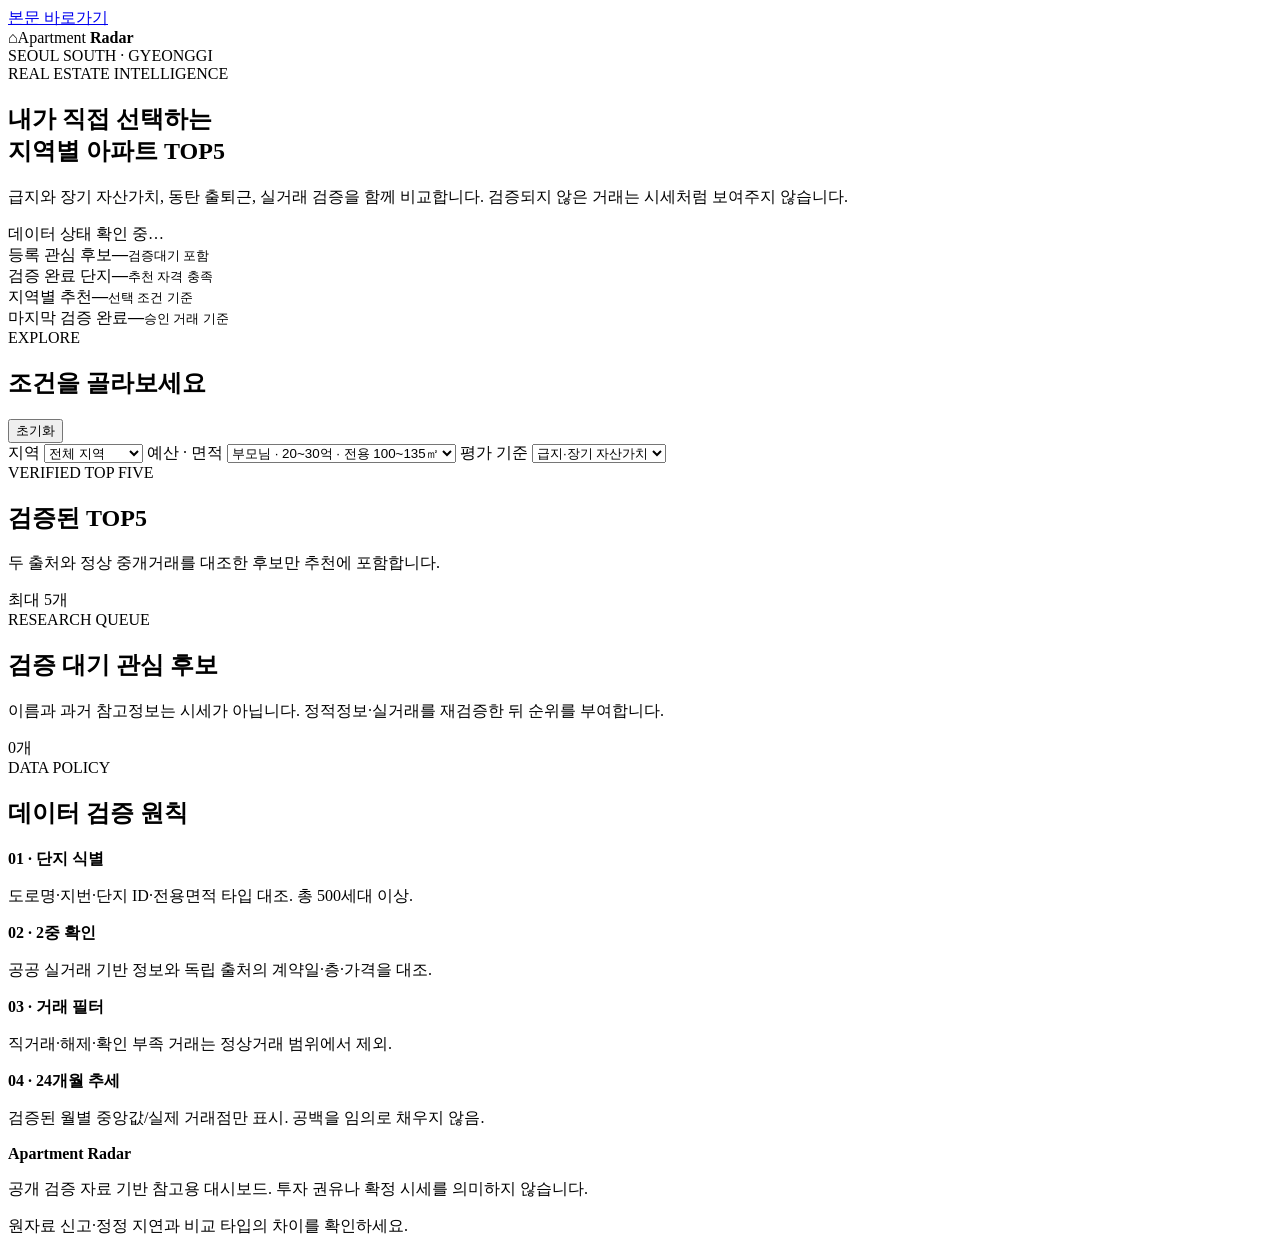
==== index.html @ 3ef533fd "Add index.html to Apartment Radar dashboard" ====
<!doctype html>
<html lang="ko">
<head>
  <meta charset="utf-8">
  <meta name="viewport" content="width=device-width,initial-scale=1">
  <meta name="description" content="서울 한강 이남·경기 남부 아파트 지역별 TOP5 대시보드. 두 출처 검증을 통과한 거래만 확정 표시합니다.">
  <title>Apartment Radar | 지역별 아파트 TOP5</title>
  <link rel="stylesheet" href="./styles.css">
</head>
<body>
  <a class="skip" href="#main">본문 바로가기</a>
  <header class="site-header">
    <div class="wrap header-flex"><div class="brand"><span class="logo" aria-hidden="true">⌂</span><span>Apartment <strong>Radar</strong></span></div><span class="micro">SEOUL SOUTH · GYEONGGI</span></div>
  </header>
  <main id="main" class="wrap">
    <section class="hero">
      <div class="eyebrow">REAL ESTATE INTELLIGENCE</div>
      <h1>내가 직접 선택하는<br><span>지역별 아파트 TOP5</span></h1>
      <p>급지와 장기 자산가치, 동탄 출퇴근, 실거래 검증을 함께 비교합니다. 검증되지 않은 거래는 시세처럼 보여주지 않습니다.</p>
      <div class="statusline"><span class="status-dot" aria-hidden="true"></span><span id="status-text">데이터 상태 확인 중…</span></div>
    </section>
    <section class="metrics" aria-label="대시보드 요약">
      <div class="metric"><span>등록 관심 후보</span><strong id="total-count">—</strong><small>검증대기 포함</small></div>
      <div class="metric"><span>검증 완료 단지</span><strong id="verified-count">—</strong><small>추천 자격 충족</small></div>
      <div class="metric"><span>지역별 추천</span><strong id="top-count">—</strong><small>선택 조건 기준</small></div>
      <div class="metric"><span>마지막 검증 완료</span><strong class="metric-date" id="last-verified">—</strong><small>승인 거래 기준</small></div>
    </section>
    <section class="filter-panel" aria-label="탐색 조건">
      <div class="section-top"><div><div class="eyebrow">EXPLORE</div><h2>조건을 골라보세요</h2></div><button id="reset-btn" class="secondary-button" type="button">초기화</button></div>
      <div class="filters">
        <label>지역 <select id="area-filter"><option value="all">전체 지역</option><option value="과천">과천</option><option value="분당">분당 전체</option><option value="금곡동">분당 · 금곡동</option><option value="수내동">분당 · 수내동</option><option value="정자동">분당 · 정자동</option><option value="서현동">분당 · 서현동</option><option value="수지">수지·성복</option><option value="서초">서초·우면</option><option value="강동">강동</option><option value="광교">광교</option><option value="판교">판교</option><option value="동탄">동탄</option></select></label>
        <label>예산 · 면적 <select id="budget-filter"><option value="20-30-large">부모님 · 20~30억 · 전용 100~135㎡</option><option value="20-30-84">부모님 · 20~30억 · 전용 84㎡</option><option value="15-20-84">15~20억 · 전용 84㎡</option><option value="10-15-84">10~15억 · 전용 84㎡</option></select></label>
        <label>평가 기준 <select id="sort-filter"><option value="asset">급지·장기 자산가치</option><option value="value">가격 매력도</option><option value="commute">동탄 출퇴근</option><option value="living">실거주 편의성</option></select></label>
      </div>
    </section>
    <section class="result-section">
      <div class="section-top"><div><div class="eyebrow">VERIFIED TOP FIVE</div><h2 id="top-title">검증된 TOP5</h2><p class="subtext">두 출처와 정상 중개거래를 대조한 후보만 추천에 포함합니다.</p></div><span class="pill">최대 5개</span></div>
      <div id="top-results" aria-live="polite"></div>
    </section>
    <section class="result-section">
      <div class="section-top"><div><div class="eyebrow">RESEARCH QUEUE</div><h2>검증 대기 관심 후보</h2><p class="subtext">이름과 과거 참고정보는 시세가 아닙니다. 정적정보·실거래를 재검증한 뒤 순위를 부여합니다.</p></div><span id="pending-count" class="pill muted">0개</span></div>
      <div id="pending-results" class="cards"></div>
    </section>
    <section id="detail" class="detail" hidden>
      <div class="section-top"><div><div class="eyebrow">COMPLEX DETAIL</div><h2 id="detail-title">단지 상세</h2></div><button id="close-detail" type="button" class="secondary-button">닫기</button></div>
      <div id="detail-content"></div>
    </section>
    <section class="guidelines">
      <div class="section-top"><div><div class="eyebrow">DATA POLICY</div><h2>데이터 검증 원칙</h2></div></div>
      <div class="rule-grid"><div><strong>01 · 단지 식별</strong><p>도로명·지번·단지 ID·전용면적 타입 대조. 총 500세대 이상.</p></div><div><strong>02 · 2중 확인</strong><p>공공 실거래 기반 정보와 독립 출처의 계약일·층·가격을 대조.</p></div><div><strong>03 · 거래 필터</strong><p>직거래·해제·확인 부족 거래는 정상거래 범위에서 제외.</p></div><div><strong>04 · 24개월 추세</strong><p>검증된 월별 중앙값/실제 거래점만 표시. 공백을 임의로 채우지 않음.</p></div></div>
    </section>
  </main>
  <footer class="footer"><div class="wrap"><strong>Apartment Radar</strong><p>공개 검증 자료 기반 참고용 대시보드. 투자 권유나 확정 시세를 의미하지 않습니다.</p><p>원자료 신고·정정 지연과 비교 타입의 차이를 확인하세요.</p></div></footer>
  <script src="./app.js" defer></script>
</body>
</html>
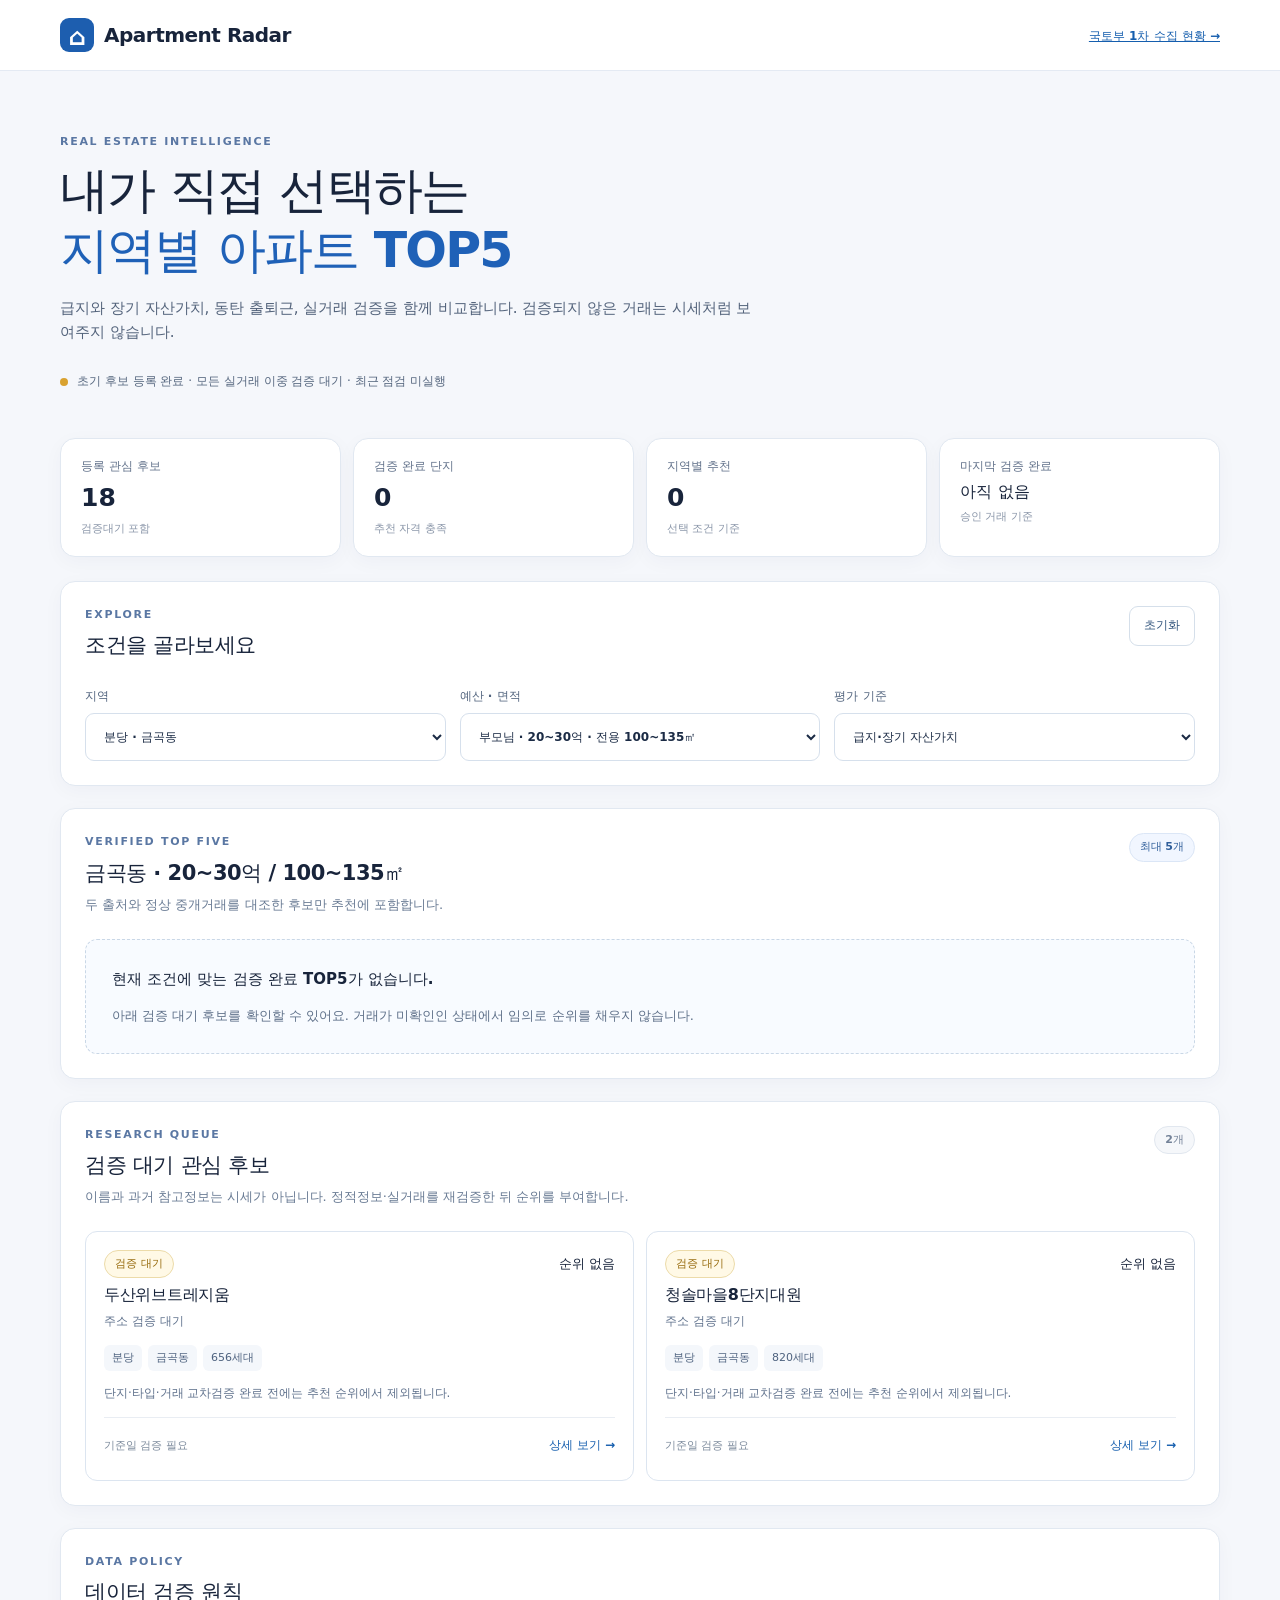
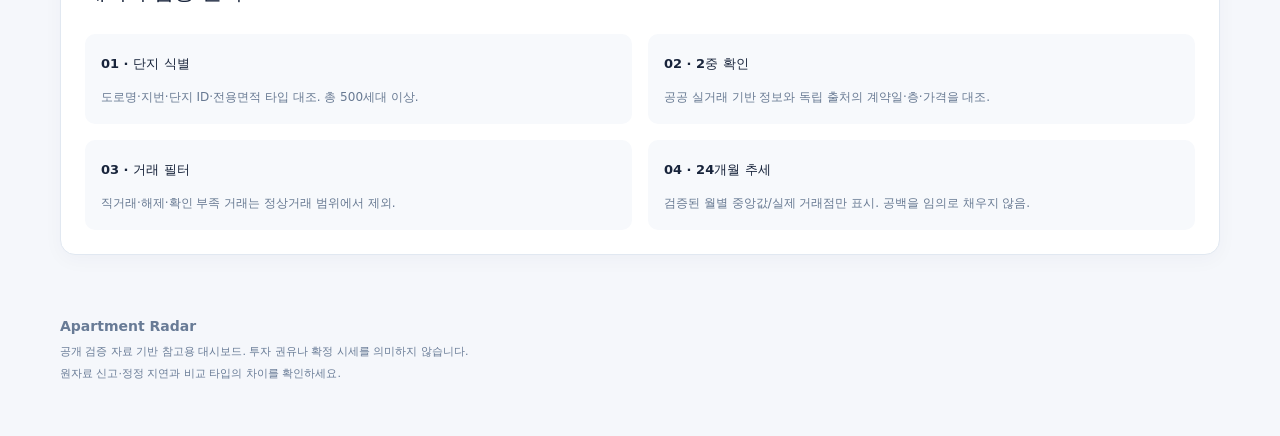
==== commit ff863786: "Link dashboard to MOLIT first-source audit screen" ====
--- a/index.html
+++ b/index.html
@@ -10,7 +10,7 @@
 <body>
   <a class="skip" href="#main">본문 바로가기</a>
   <header class="site-header">
-    <div class="wrap header-flex"><div class="brand"><span class="logo" aria-hidden="true">⌂</span><span>Apartment <strong>Radar</strong></span></div><span class="micro">SEOUL SOUTH · GYEONGGI</span></div>
+    <div class="wrap header-flex"><div class="brand"><span class="logo" aria-hidden="true">⌂</span><span>Apartment <strong>Radar</strong></span></div><nav aria-label="데이터 메뉴"><a class="text-btn" href="./primary.html">국토부 1차 수집 현황 →</a></nav></div>
   </header>
   <main id="main" class="wrap">
     <section class="hero">
--- a/styles.css
+++ b/styles.css
@@ -0,0 +1,10 @@
+:root{font-family:Inter,"Pretendard","Noto Sans KR",system-ui,-apple-system,BlinkMacSystemFont,"Segoe UI",sans-serif;color:#18243b;background:#f5f7fb;font-synthesis:none}
+*{box-sizing:border-box}html{scroll-behavior:smooth}body{margin:0;line-height:1.65}button,select{font:inherit}a{color:#155da8}a:focus-visible,button:focus-visible,select:focus-visible{outline:3px solid #5d94f0;outline-offset:3px}.skip{position:absolute;left:-9999px}.skip:focus{left:12px;top:12px;z-index:10;background:white;padding:10px}.wrap{width:min(1160px,calc(100% - 36px));margin:auto}
+.site-header{background:white;border-bottom:1px solid #e4eaf3}.header-flex{min-height:70px;display:flex;align-items:center;justify-content:space-between}.brand{display:flex;align-items:center;gap:10px;font-size:20px;font-weight:650;letter-spacing:-.5px}.logo{display:grid;place-items:center;background:#1d5eaf;color:white;width:34px;height:34px;border-radius:9px;font-size:24px}.micro,.eyebrow{font-size:11px;font-weight:800;letter-spacing:1.7px;color:#5a77a3}
+.hero{padding:62px 0 30px}.hero h1{font-size:clamp(30px,4.7vw,49px);line-height:1.22;letter-spacing:-1.8px;margin:10px 0 14px}.hero h1 span{color:#1f61b7}.hero p{color:#53637b;max-width:700px;font-size:15px}.statusline{display:inline-flex;align-items:center;gap:9px;color:#55667e;font-size:12px;margin-top:12px}.status-dot{display:inline-block;width:8px;height:8px;background:#d9a230;border-radius:50%}
+.metrics{display:grid;grid-template-columns:repeat(4,1fr);gap:12px;margin:14px 0 24px}.metric,.filter-panel,.result-section,.detail,.guidelines{background:white;border:1px solid #e1e8f1;border-radius:15px;box-shadow:0 5px 20px rgba(19,41,75,.035)}.metric{display:flex;flex-direction:column;padding:18px 20px;gap:5px}.metric span{font-size:12px;color:#61718a}.metric strong{font-size:25px;line-height:1.3}.metric small{font-size:11px;color:#8995a8}.metric .metric-date{font-size:16px}
+.filter-panel,.result-section,.detail,.guidelines{padding:24px;margin:22px 0}.section-top{display:flex;align-items:flex-start;justify-content:space-between;gap:14px;margin-bottom:20px}.section-top h2{font-size:21px;margin:4px 0;letter-spacing:-.5px}.subtext{margin:3px 0;color:#697b94;font-size:13px}.filters{display:grid;grid-template-columns:repeat(3,1fr);gap:14px}.filters label{display:flex;flex-direction:column;font-size:12px;font-weight:750;color:#52647e;gap:7px}.filters select{width:100%;padding:12px 14px;background:white;color:#1b2b45;border:1px solid #d6e0ec;border-radius:9px;min-height:48px}
+.secondary-button{border:1px solid #d5dfea;border-radius:9px;background:white;color:#31547c;font-weight:750;font-size:12px;padding:9px 14px;cursor:pointer}.pill{padding:4px 10px;border:1px solid #dbe6f6;background:#f1f6ff;border-radius:100px;color:#2f5e9a;font-size:11px;white-space:nowrap;font-weight:800}.pill.muted{background:#f5f7fa;border-color:#e1e7ef;color:#728197}.pill.warning{border-color:#ecdba9;color:#956809;background:#fff9e6}.cards{display:grid;grid-template-columns:repeat(2,minmax(0,1fr));gap:12px}.complex-card{border:1px solid #dce5f0;background:white;border-radius:12px;padding:18px;min-width:0}.complex-card h3{font-size:16px;letter-spacing:-.3px;line-height:1.4;margin:6px 0}.complex-card p{font-size:12px;color:#60728d;margin:4px 0}.complex-card .card-head{display:flex;align-items:center;justify-content:space-between;gap:10px}.meta{display:flex;flex-wrap:wrap;gap:6px;margin:13px 0}.meta span{background:#f4f7fb;color:#4e627f;padding:4px 8px;border-radius:6px;font-size:11px}.card-foot{border-top:1px solid #e9edf3;margin-top:13px;padding-top:12px;display:flex;justify-content:space-between;gap:12px;align-items:center}.card-foot small{font-size:11px;color:#7b899b}.text-btn{background:transparent;border:0;color:#155eae;font-size:12px;font-weight:800;cursor:pointer;padding:6px 0}.empty{padding:26px;border:1px dashed #c9d7e6;background:#f8fbff;border-radius:12px}.empty strong{font-size:15px}.empty p{color:#5f718a;font-size:13px;margin-bottom:0}.rule-grid{display:grid;grid-template-columns:repeat(2,1fr);gap:16px}.rule-grid>div{background:#f7f9fc;border-radius:10px;padding:16px}.rule-grid strong{font-size:13px}.rule-grid p{font-size:12px;color:#677992;margin-bottom:0}
+.detail-grid{display:grid;grid-template-columns:repeat(2,minmax(0,1fr));gap:18px}.detail-box{padding:16px;border:1px solid #e0e8f2;border-radius:12px}.detail-box h3{font-size:14px;margin:0 0 12px}.detail-box dl{display:grid;grid-template-columns:auto 1fr;gap:6px 16px;font-size:12px}.detail-box dt{color:#687b94}.detail-box dd{margin:0;text-align:right;font-weight:750}.detail-box p,.detail-box li{font-size:12px;color:#64748a}.tx-table{width:100%;border-collapse:collapse;font-size:12px}.tx-table th,.tx-table td{padding:8px 4px;border-bottom:1px solid #e8edf4;text-align:right}.tx-table th:first-child,.tx-table td:first-child{text-align:left}.chart-wrap{min-height:170px}.chart-wrap svg{display:block;width:100%;height:auto}.empty-chart{font-size:12px;color:#73849c;padding:30px 10px;text-align:center;background:#f8fafc;border-radius:10px}
+.footer{padding:36px 0 48px;color:#687b96}.footer strong{font-size:14px}.footer p{font-size:11px;margin:4px 0}
+@media(max-width:760px){.micro{display:none}.hero{padding:40px 0 20px}.metrics{grid-template-columns:repeat(2,1fr)}.filters,.cards,.detail-grid,.rule-grid{grid-template-columns:1fr}.filter-panel,.result-section,.detail,.guidelines{padding:17px}.metric{padding:13px}.metric strong{font-size:22px}.section-top h2{font-size:19px}}
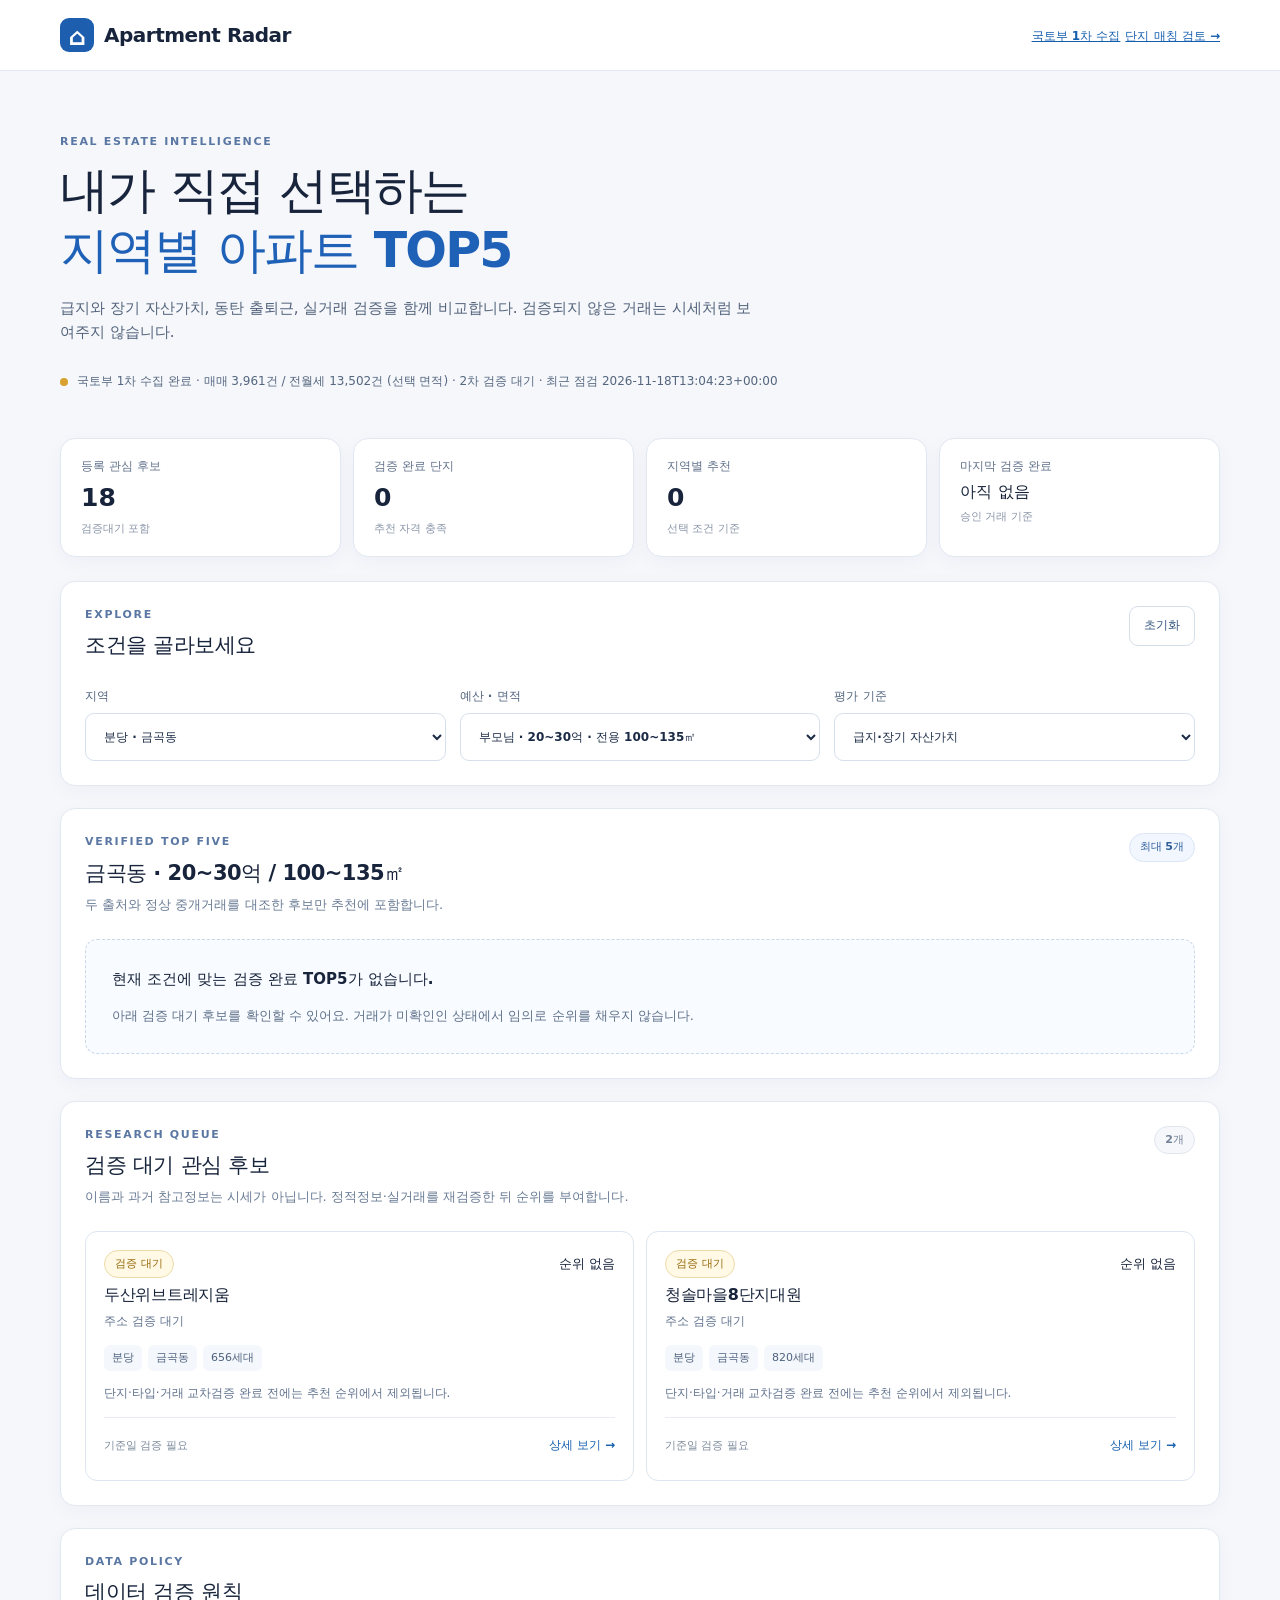
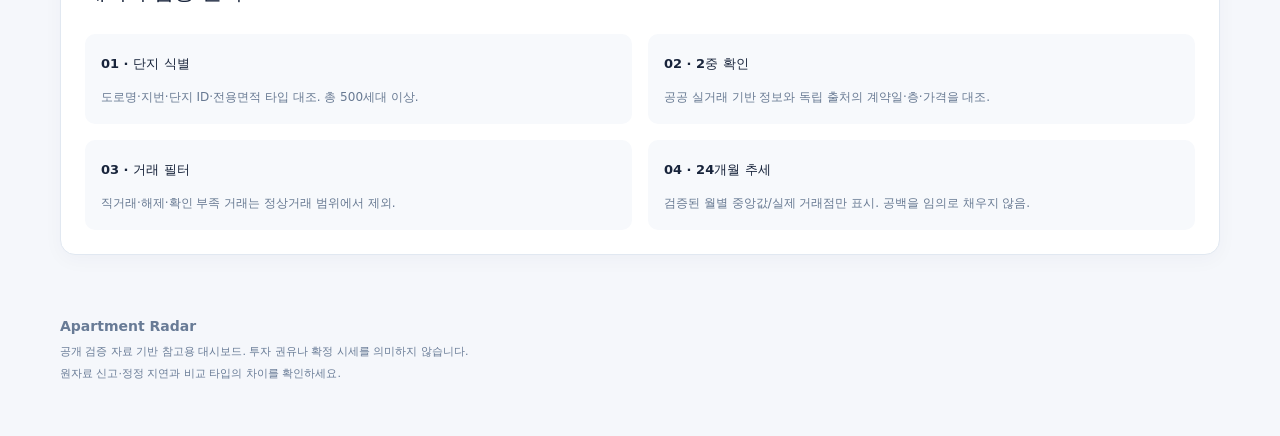
==== commit bea2387d: "Add navigation to provisional unit matching review screen" ====
--- a/index.html
+++ b/index.html
@@ -10,7 +10,7 @@
 <body>
   <a class="skip" href="#main">본문 바로가기</a>
   <header class="site-header">
-    <div class="wrap header-flex"><div class="brand"><span class="logo" aria-hidden="true">⌂</span><span>Apartment <strong>Radar</strong></span></div><nav aria-label="데이터 메뉴"><a class="text-btn" href="./primary.html">국토부 1차 수집 현황 →</a></nav></div>
+    <div class="wrap header-flex"><div class="brand"><span class="logo" aria-hidden="true">⌂</span><span>Apartment <strong>Radar</strong></span></div><nav aria-label="데이터 메뉴"><a class="text-btn" href="./primary.html">국토부 1차 수집</a> <a class="text-btn" href="./matches.html">단지 매칭 검토 →</a></nav></div>
   </header>
   <main id="main" class="wrap">
     <section class="hero">
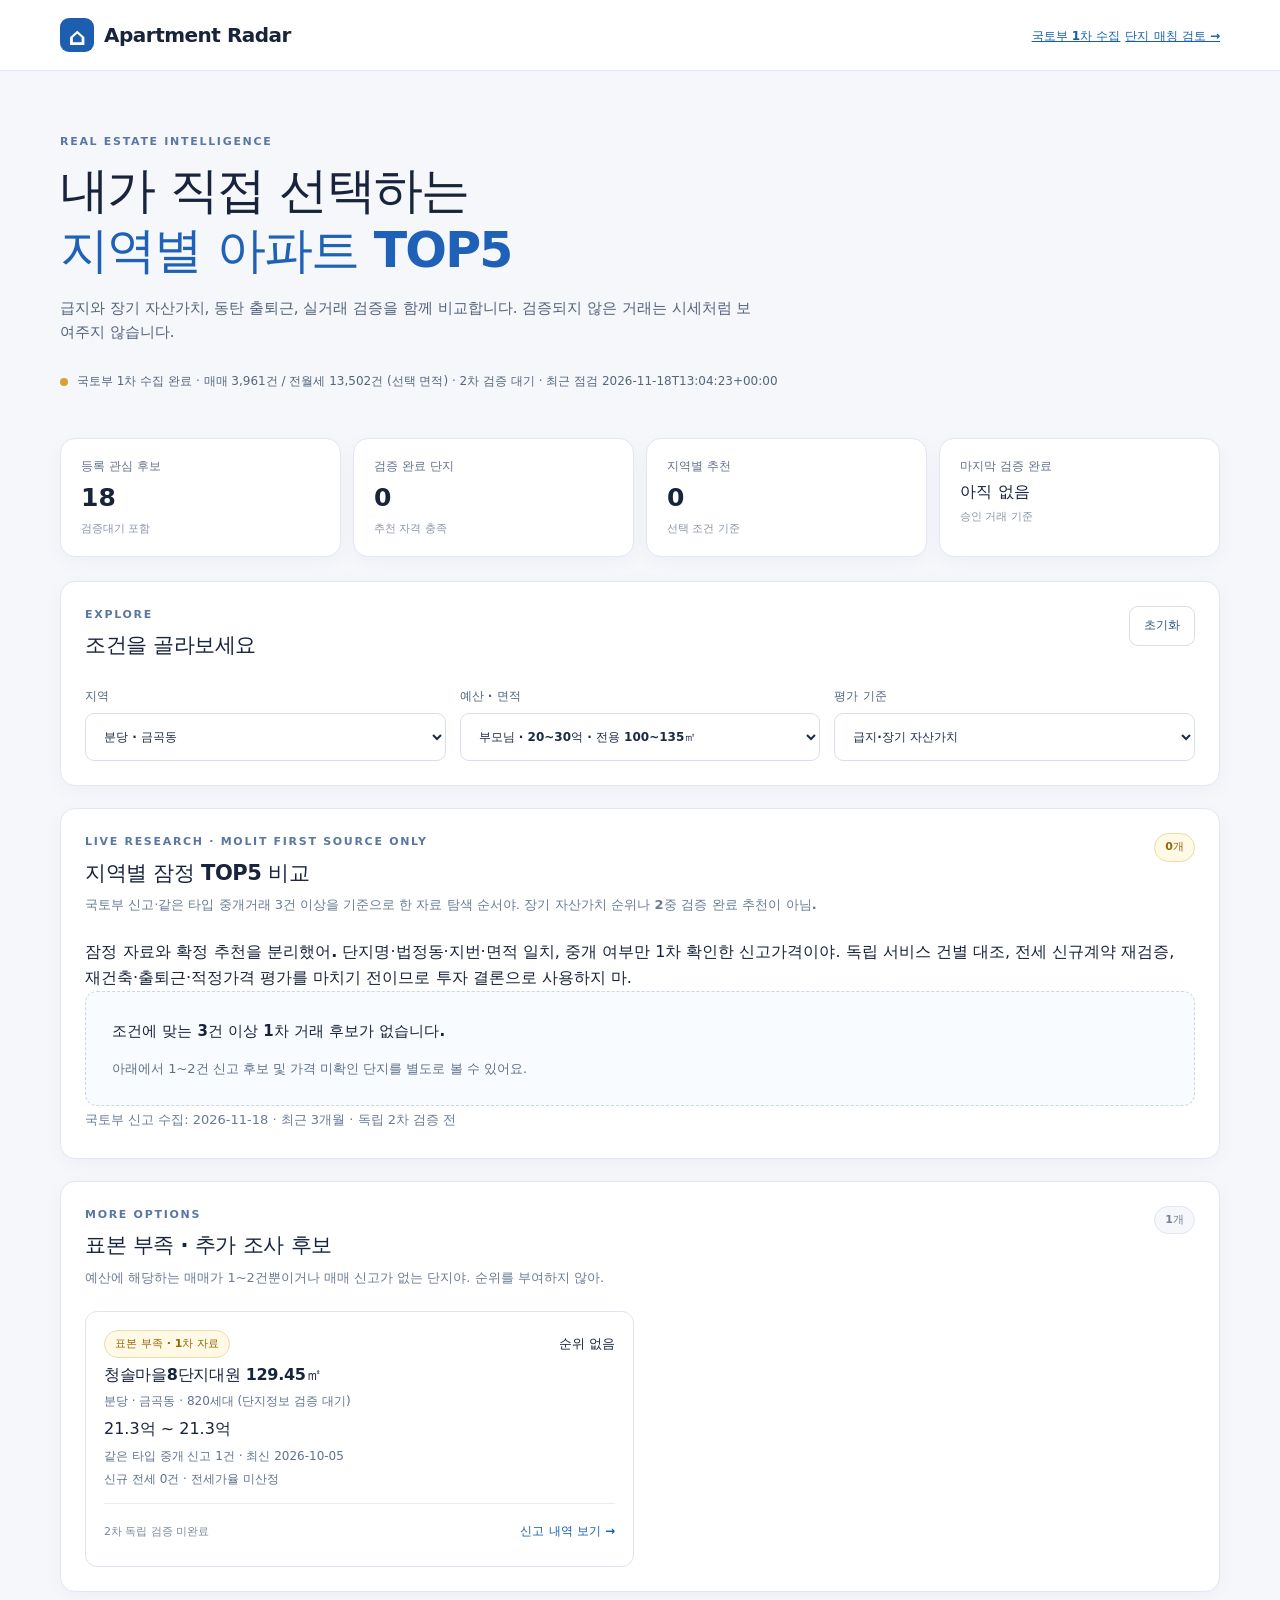
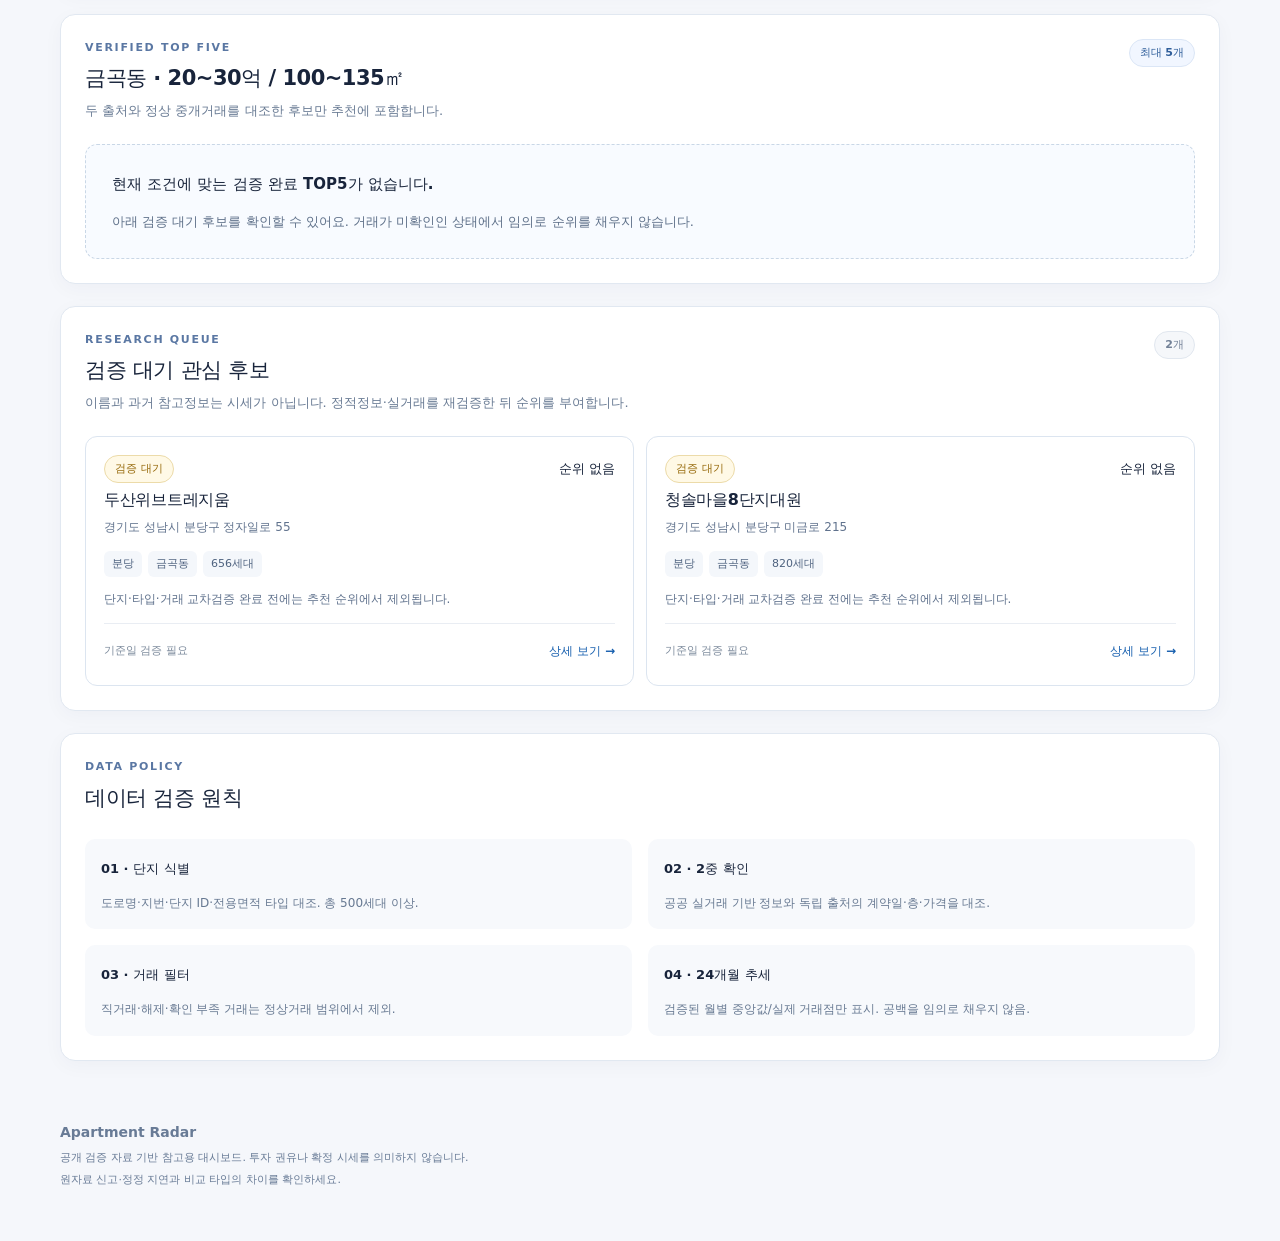
==== commit f2df11c1: "Expose public-report preliminary TOP5 beside separately verified rankings on homepage" ====
--- a/index.html
+++ b/index.html
@@ -33,6 +33,20 @@
         <label>평가 기준 <select id="sort-filter"><option value="asset">급지·장기 자산가치</option><option value="value">가격 매력도</option><option value="commute">동탄 출퇴근</option><option value="living">실거주 편의성</option></select></label>
       </div>
     </section>
+    <section class="result-section" id="trial-section">
+      <div class="section-top"><div><div class="eyebrow">LIVE RESEARCH · MOLIT FIRST SOURCE ONLY</div><h2>지역별 잠정 TOP5 비교</h2><p class="subtext">국토부 신고·같은 타입 중개거래 3건 이상을 기준으로 한 자료 탐색 순서야. <strong>장기 자산가치 순위나 2중 검증 완료 추천이 아님.</strong></p></div><span id="preview-count" class="pill warning">로딩 중</span></div>
+      <div class="trial-alert"><strong>잠정 자료와 확정 추천을 분리했어.</strong> 단지명·법정동·지번·면적 일치, 중개 여부만 1차 확인한 신고가격이야. 독립 서비스 건별 대조, 전세 신규계약 재검증, 재건축·출퇴근·적정가격 평가를 마치기 전이므로 투자 결론으로 사용하지 마.</div>
+      <div id="preview-top" aria-live="polite"><div class="empty">잠정 실거래 불러오는 중…</div></div>
+      <p id="preview-source-date" class="subtext"></p>
+    </section>
+    <section class="result-section">
+      <div class="section-top"><div><div class="eyebrow">MORE OPTIONS</div><h2>표본 부족 · 추가 조사 후보</h2><p class="subtext">예산에 해당하는 매매가 1~2건뿐이거나 매매 신고가 없는 단지야. 순위를 부여하지 않아.</p></div><span class="pill muted" id="preview-lower-count">—</span></div>
+      <div id="preview-lower"></div>
+    </section>
+    <section id="trial-detail" class="detail" hidden>
+      <div class="section-top"><div><div class="eyebrow">PUBLIC FILINGS · PRELIMINARY</div><h2 id="trial-detail-title">잠정 거래 상세</h2></div><button class="secondary-button" id="trial-close" type="button">닫기</button></div>
+      <div id="trial-detail-body"></div>
+    </section>
     <section class="result-section">
       <div class="section-top"><div><div class="eyebrow">VERIFIED TOP FIVE</div><h2 id="top-title">검증된 TOP5</h2><p class="subtext">두 출처와 정상 중개거래를 대조한 후보만 추천에 포함합니다.</p></div><span class="pill">최대 5개</span></div>
       <div id="top-results" aria-live="polite"></div>
@@ -52,5 +66,6 @@
   </main>
   <footer class="footer"><div class="wrap"><strong>Apartment Radar</strong><p>공개 검증 자료 기반 참고용 대시보드. 투자 권유나 확정 시세를 의미하지 않습니다.</p><p>원자료 신고·정정 지연과 비교 타입의 차이를 확인하세요.</p></div></footer>
   <script src="./app.js" defer></script>
+  <script src="./explore.js" defer></script>
 </body>
 </html>
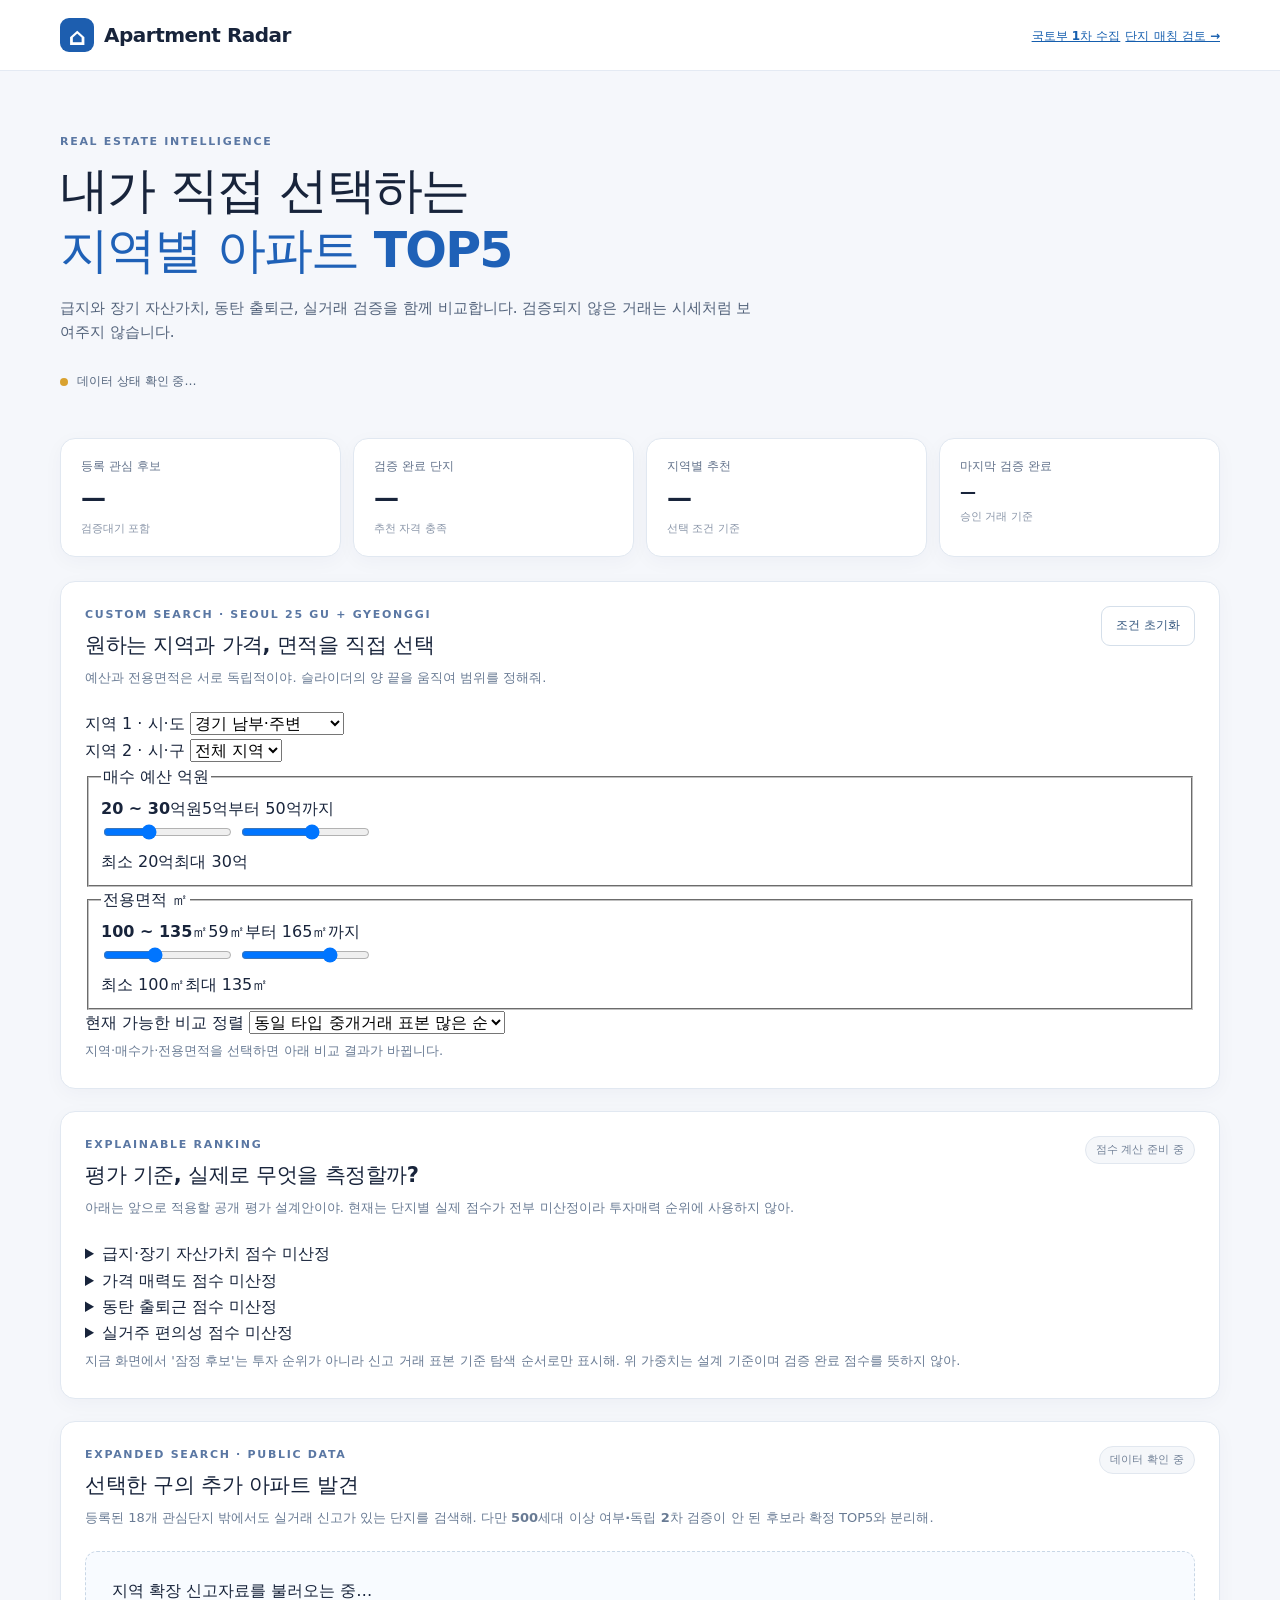
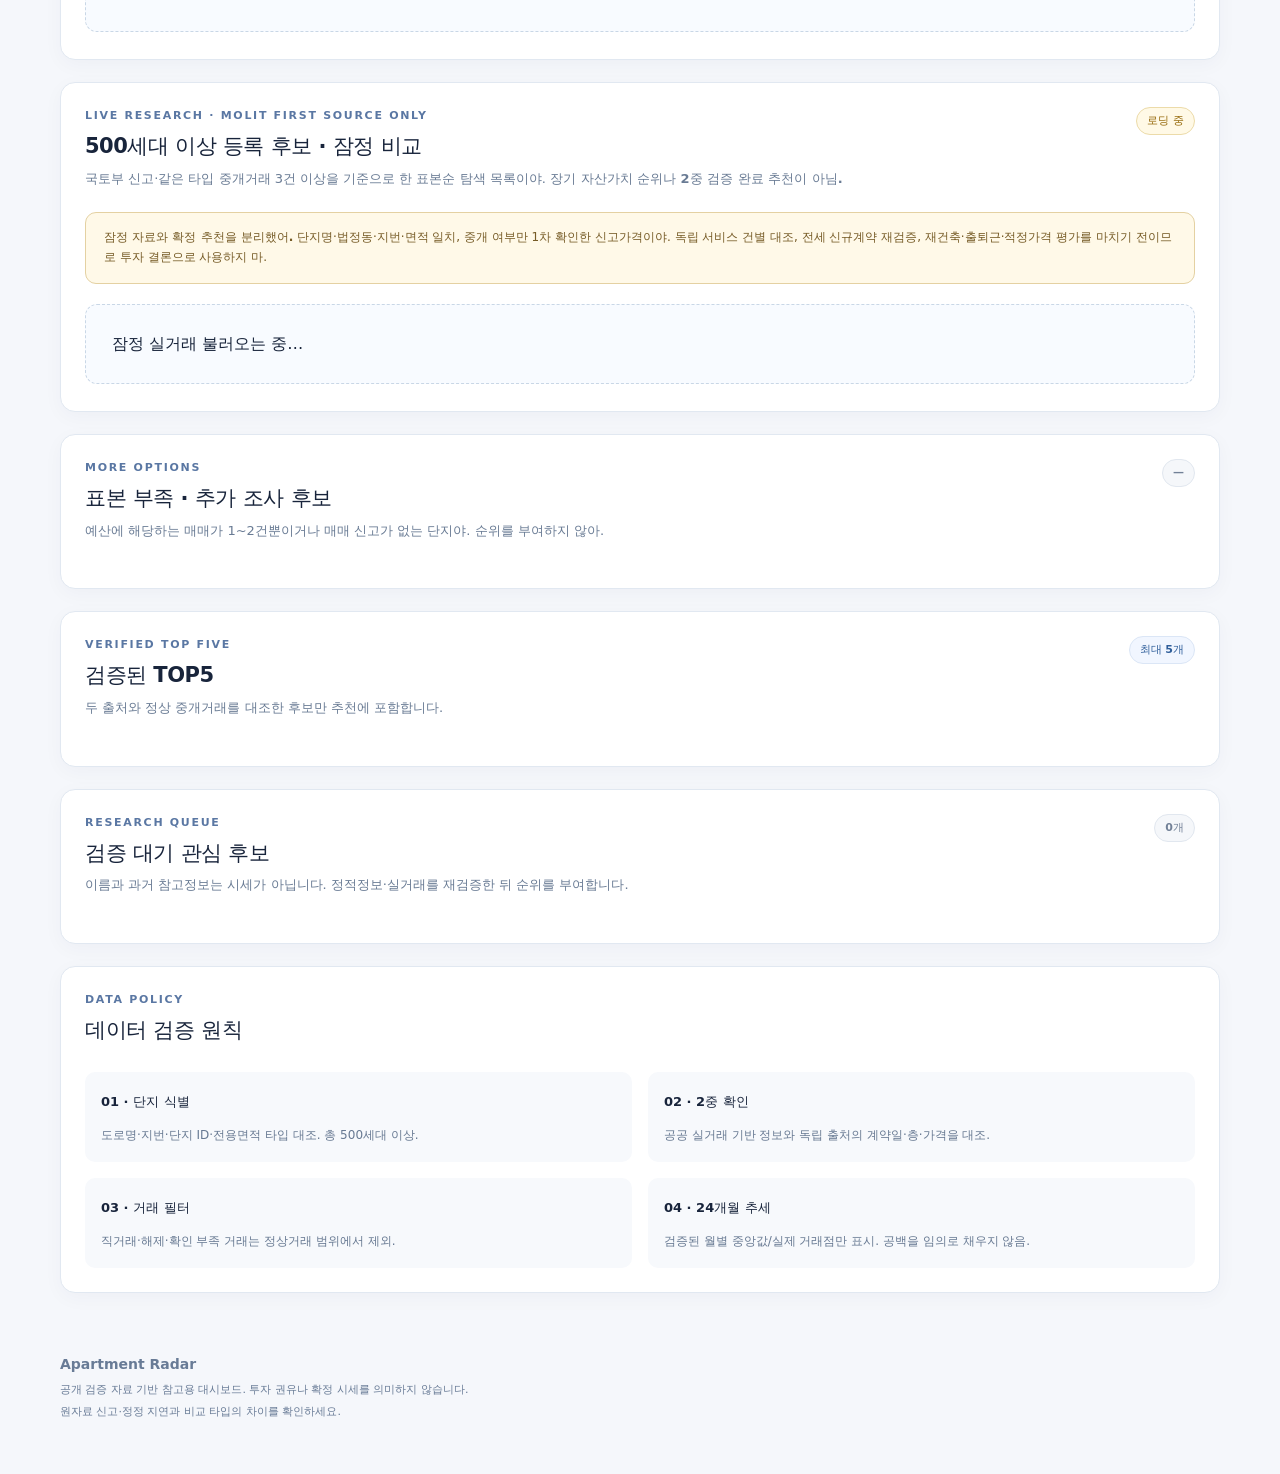
==== commit 52587829: "Rework district search, independent budget/area dual-range controls and transparent scoring methodol" ====
--- a/index.html
+++ b/index.html
@@ -3,7 +3,7 @@
 <head>
   <meta charset="utf-8">
   <meta name="viewport" content="width=device-width,initial-scale=1">
-  <meta name="description" content="서울 한강 이남·경기 남부 아파트 지역별 TOP5 대시보드. 두 출처 검증을 통과한 거래만 확정 표시합니다.">
+  <meta name="description" content="서울 25개 구 전체 및 경기 남부 아파트 지역별 데이터 대시보드. 두 출처 검증을 통과한 거래만 확정 표시합니다.">
   <title>Apartment Radar | 지역별 아파트 TOP5</title>
   <link rel="stylesheet" href="./styles.css">
 </head>
@@ -25,16 +25,64 @@
       <div class="metric"><span>지역별 추천</span><strong id="top-count">—</strong><small>선택 조건 기준</small></div>
       <div class="metric"><span>마지막 검증 완료</span><strong class="metric-date" id="last-verified">—</strong><small>승인 거래 기준</small></div>
     </section>
-    <section class="filter-panel" aria-label="탐색 조건">
-      <div class="section-top"><div><div class="eyebrow">EXPLORE</div><h2>조건을 골라보세요</h2></div><button id="reset-btn" class="secondary-button" type="button">초기화</button></div>
-      <div class="filters">
-        <label>지역 <select id="area-filter"><option value="all">전체 지역</option><option value="과천">과천</option><option value="분당">분당 전체</option><option value="금곡동">분당 · 금곡동</option><option value="수내동">분당 · 수내동</option><option value="정자동">분당 · 정자동</option><option value="서현동">분당 · 서현동</option><option value="수지">수지·성복</option><option value="서초">서초·우면</option><option value="강동">강동</option><option value="광교">광교</option><option value="판교">판교</option><option value="동탄">동탄</option></select></label>
-        <label>예산 · 면적 <select id="budget-filter"><option value="20-30-large">부모님 · 20~30억 · 전용 100~135㎡</option><option value="20-30-84">부모님 · 20~30억 · 전용 84㎡</option><option value="15-20-84">15~20억 · 전용 84㎡</option><option value="10-15-84">10~15억 · 전용 84㎡</option></select></label>
-        <label>평가 기준 <select id="sort-filter"><option value="asset">급지·장기 자산가치</option><option value="value">가격 매력도</option><option value="commute">동탄 출퇴근</option><option value="living">실거주 편의성</option></select></label>
+    <section class="filter-panel" aria-label="아파트 검색 조건">
+      <div class="section-top"><div><div class="eyebrow">CUSTOM SEARCH · SEOUL 25 GU + GYEONGGI</div><h2>원하는 지역과 가격, 면적을 직접 선택</h2><p class="subtext">예산과 전용면적은 서로 독립적이야. 슬라이더의 양 끝을 움직여 범위를 정해줘.</p></div><button id="reset-btn" class="secondary-button" type="button">조건 초기화</button></div>
+      <div class="new-filters">
+        <div class="filter-field">
+          <label for="province-filter">지역 1 · 시·도</label>
+          <select id="province-filter"><option value="gyeonggi">경기 남부·주변</option><option value="seoul">서울 25개 구 전체</option></select>
+        </div>
+        <div class="filter-field">
+          <label for="district-filter">지역 2 · 시·구</label>
+          <select id="district-filter"><option value="all">전체 지역</option></select>
+        </div>
+      </div>
+      <div class="range-grid">
+        <fieldset class="range-card">
+          <legend>매수 예산 <span>억원</span></legend>
+          <div class="range-heading"><strong id="price-label">20 ~ 30억원</strong><span>5억부터 50억까지</span></div>
+          <div class="double-range" id="price-range" aria-label="매수가 범위">
+            <div class="range-track"></div><div class="range-fill" id="price-fill"></div>
+            <input id="price-min" aria-label="최소 매수가 (억원)" type="range" min="5" max="50" step="0.5" value="20">
+            <input id="price-max" aria-label="최대 매수가 (억원)" type="range" min="5" max="50" step="0.5" value="30">
+          </div>
+          <div class="range-values"><span>최소 <output id="price-min-output">20억</output></span><span>최대 <output id="price-max-output">30억</output></span></div>
+        </fieldset>
+        <fieldset class="range-card">
+          <legend>전용면적 <span>㎡</span></legend>
+          <div class="range-heading"><strong id="area-label">100 ~ 135㎡</strong><span>59㎡부터 165㎡까지</span></div>
+          <div class="double-range" id="area-range" aria-label="전용면적 범위">
+            <div class="range-track"></div><div class="range-fill" id="area-fill"></div>
+            <input id="area-min" aria-label="최소 전용면적 (제곱미터)" type="range" min="59" max="165" step="1" value="100">
+            <input id="area-max" aria-label="최대 전용면적 (제곱미터)" type="range" min="59" max="165" step="1" value="135">
+          </div>
+          <div class="range-values"><span>최소 <output id="area-min-output">100㎡</output></span><span>최대 <output id="area-max-output">135㎡</output></span></div>
+        </fieldset>
+      </div>
+      <div class="sort-row">
+        <div class="filter-field"><label for="sort-filter">현재 가능한 비교 정렬</label>
+          <select id="sort-filter"><option value="sample">동일 타입 중개거래 표본 많은 순</option><option value="recent">가장 최근 중개거래 순</option><option value="cheapest">중개거래 중앙값 낮은 순 (1차)</option></select>
+        </div>
+        <p id="filter-summary" class="subtext">지역·매수가·전용면적을 선택하면 아래 비교 결과가 바뀝니다.</p>
       </div>
     </section>
+    <section class="result-section" id="methodology-section">
+      <div class="section-top"><div><div class="eyebrow">EXPLAINABLE RANKING</div><h2>평가 기준, 실제로 무엇을 측정할까?</h2><p class="subtext">아래는 앞으로 적용할 공개 평가 설계안이야. <strong>현재는 단지별 실제 점수가 전부 미산정</strong>이라 투자매력 순위에 사용하지 않아.</p></div><span class="pill muted">점수 계산 준비 중</span></div>
+      <div class="method-grid">
+        <details><summary>급지·장기 자산가치 <span>점수 미산정</span></summary><p>핵심 생활권/대중교통 접근 30%, 정비사업 추진 단계와 분담금 위험 25%, 학군·일자리·수요 기반 20%, 공급 희소성 15%, 주택 품질·관리 10%. 공공·현장 자료 검증 전 자동 점수 없음.</p></details>
+        <details><summary>가격 매력도 <span>점수 미산정</span></summary><p>동일 급지·면적의 유사 단지 대비 가격 40%, 전세가율·자본 부담 20%, 실제 거래가격 흐름 20%, 거래 표본 및 유동성 20%. 비교군·계약 조건이 동일해야 계산 가능.</p></details>
+        <details><summary>동탄 출퇴근 <span>점수 미산정</span></summary><p>지정된 직장 출입구까지 출근 시간대 이동 소요 60%, 혼잡시간 변동성 20%, 대안 경로·대중교통 정시성 20%. 실측 경로와 출근 시각이 없어 아직 점수 산정 불가.</p></details>
+        <details><summary>실거주 편의성 <span>점수 미산정</span></summary><p>병원·상권·일상시설 30%, 역/버스·도보 경사 25%, 공원·소음·채광 등 쾌적성 25%, 커뮤니티·관리 및 유지비 20%. 데이터·현장 검증을 거쳐야 해.</p></details>
+      </div>
+      <p class="subtext">지금 화면에서 '잠정 후보'는 투자 순위가 아니라 <strong>신고 거래 표본 기준 탐색 순서</strong>로만 표시해. 위 가중치는 설계 기준이며 검증 완료 점수를 뜻하지 않아.</p>
+    </section>
+    <section class="result-section" id="discovery-section">
+      <div class="section-top"><div><div class="eyebrow">EXPANDED SEARCH · PUBLIC DATA</div><h2>선택한 구의 추가 아파트 발견</h2><p class="subtext">등록된 18개 관심단지 밖에서도 실거래 신고가 있는 단지를 검색해. 다만 <strong>500세대 이상 여부·독립 2차 검증이 안 된 후보</strong>라 확정 TOP5와 분리해.</p></div><span id="discovery-count" class="pill muted">데이터 확인 중</span></div>
+      <div id="discovery-results"><div class="empty">지역 확장 신고자료를 불러오는 중…</div></div>
+      <p id="discovery-status" class="subtext"></p>
+    </section>
     <section class="result-section" id="trial-section">
-      <div class="section-top"><div><div class="eyebrow">LIVE RESEARCH · MOLIT FIRST SOURCE ONLY</div><h2>지역별 잠정 TOP5 비교</h2><p class="subtext">국토부 신고·같은 타입 중개거래 3건 이상을 기준으로 한 자료 탐색 순서야. <strong>장기 자산가치 순위나 2중 검증 완료 추천이 아님.</strong></p></div><span id="preview-count" class="pill warning">로딩 중</span></div>
+      <div class="section-top"><div><div class="eyebrow">LIVE RESEARCH · MOLIT FIRST SOURCE ONLY</div><h2>500세대 이상 등록 후보 · 잠정 비교</h2><p class="subtext">국토부 신고·같은 타입 중개거래 3건 이상을 기준으로 한 표본순 탐색 목록이야. <strong>장기 자산가치 순위나 2중 검증 완료 추천이 아님.</strong></p></div><span id="preview-count" class="pill warning">로딩 중</span></div>
       <div class="trial-alert"><strong>잠정 자료와 확정 추천을 분리했어.</strong> 단지명·법정동·지번·면적 일치, 중개 여부만 1차 확인한 신고가격이야. 독립 서비스 건별 대조, 전세 신규계약 재검증, 재건축·출퇴근·적정가격 평가를 마치기 전이므로 투자 결론으로 사용하지 마.</div>
       <div id="preview-top" aria-live="polite"><div class="empty">잠정 실거래 불러오는 중…</div></div>
       <p id="preview-source-date" class="subtext"></p>
@@ -65,7 +113,6 @@
     </section>
   </main>
   <footer class="footer"><div class="wrap"><strong>Apartment Radar</strong><p>공개 검증 자료 기반 참고용 대시보드. 투자 권유나 확정 시세를 의미하지 않습니다.</p><p>원자료 신고·정정 지연과 비교 타입의 차이를 확인하세요.</p></div></footer>
-  <script src="./app.js" defer></script>
-  <script src="./explore.js" defer></script>
+  <script src="./dashboard.js" defer></script>
 </body>
 </html>
--- a/styles.css
+++ b/styles.css
@@ -7,4 +7,15 @@
 .secondary-button{border:1px solid #d5dfea;border-radius:9px;background:white;color:#31547c;font-weight:750;font-size:12px;padding:9px 14px;cursor:pointer}.pill{padding:4px 10px;border:1px solid #dbe6f6;background:#f1f6ff;border-radius:100px;color:#2f5e9a;font-size:11px;white-space:nowrap;font-weight:800}.pill.muted{background:#f5f7fa;border-color:#e1e7ef;color:#728197}.pill.warning{border-color:#ecdba9;color:#956809;background:#fff9e6}.cards{display:grid;grid-template-columns:repeat(2,minmax(0,1fr));gap:12px}.complex-card{border:1px solid #dce5f0;background:white;border-radius:12px;padding:18px;min-width:0}.complex-card h3{font-size:16px;letter-spacing:-.3px;line-height:1.4;margin:6px 0}.complex-card p{font-size:12px;color:#60728d;margin:4px 0}.complex-card .card-head{display:flex;align-items:center;justify-content:space-between;gap:10px}.meta{display:flex;flex-wrap:wrap;gap:6px;margin:13px 0}.meta span{background:#f4f7fb;color:#4e627f;padding:4px 8px;border-radius:6px;font-size:11px}.card-foot{border-top:1px solid #e9edf3;margin-top:13px;padding-top:12px;display:flex;justify-content:space-between;gap:12px;align-items:center}.card-foot small{font-size:11px;color:#7b899b}.text-btn{background:transparent;border:0;color:#155eae;font-size:12px;font-weight:800;cursor:pointer;padding:6px 0}.empty{padding:26px;border:1px dashed #c9d7e6;background:#f8fbff;border-radius:12px}.empty strong{font-size:15px}.empty p{color:#5f718a;font-size:13px;margin-bottom:0}.rule-grid{display:grid;grid-template-columns:repeat(2,1fr);gap:16px}.rule-grid>div{background:#f7f9fc;border-radius:10px;padding:16px}.rule-grid strong{font-size:13px}.rule-grid p{font-size:12px;color:#677992;margin-bottom:0}
 .detail-grid{display:grid;grid-template-columns:repeat(2,minmax(0,1fr));gap:18px}.detail-box{padding:16px;border:1px solid #e0e8f2;border-radius:12px}.detail-box h3{font-size:14px;margin:0 0 12px}.detail-box dl{display:grid;grid-template-columns:auto 1fr;gap:6px 16px;font-size:12px}.detail-box dt{color:#687b94}.detail-box dd{margin:0;text-align:right;font-weight:750}.detail-box p,.detail-box li{font-size:12px;color:#64748a}.tx-table{width:100%;border-collapse:collapse;font-size:12px}.tx-table th,.tx-table td{padding:8px 4px;border-bottom:1px solid #e8edf4;text-align:right}.tx-table th:first-child,.tx-table td:first-child{text-align:left}.chart-wrap{min-height:170px}.chart-wrap svg{display:block;width:100%;height:auto}.empty-chart{font-size:12px;color:#73849c;padding:30px 10px;text-align:center;background:#f8fafc;border-radius:10px}
 .footer{padding:36px 0 48px;color:#687b96}.footer strong{font-size:14px}.footer p{font-size:11px;margin:4px 0}
-@media(max-width:760px){.micro{display:none}.hero{padding:40px 0 20px}.metrics{grid-template-columns:repeat(2,1fr)}.filters,.cards,.detail-grid,.rule-grid{grid-template-columns:1fr}.filter-panel,.result-section,.detail,.guidelines{padding:17px}.metric{padding:13px}.metric strong{font-size:22px}.section-top h2{font-size:19px}}+@media(max-width:760px){.micro{display:none}.hero{padding:40px 0 20px}.metrics{grid-template-columns:repeat(2,1fr)}.filters,.cards,.detail-grid,.rule-grid{grid-template-columns:1fr}.filter-panel,.result-section,.detail,.guidelines{padding:17px}.metric{padding:13px}.metric strong{font-size:22px}.section-top h2{font-size:19px}}
+/* First-source comparison - intentionally distinct from verified cards */
+.trial-card{border-color:#eadbae;background:#fffefa}
+.trial-price{font-weight:800;font-size:22px;color:#223b5d;margin-top:12px;letter-spacing:-.4px}
+.trial-area{font-size:12px;color:#6c7f99;font-weight:500;white-space:nowrap}
+.trial-alert{border:1px solid #e4d1a2;background:#fff9e8;border-radius:11px;padding:15px 18px;font-size:12px;color:#765b26;margin:10px 0 20px}
+.trial-alert p{margin:6px 0 0;color:#715e38}
+.trial-warning{color:#9e6b17!important;font-weight:600}
+.trial-card .pill.warning{background:#fff1d2;border-color:#efd8a1;color:#8b6418}
+.trial-card .card-foot{align-items:center}
+.trial-card small{font-size:10px;color:#8c96a5}
+.trial-chart svg{display:block;width:100%;max-width:100%}
